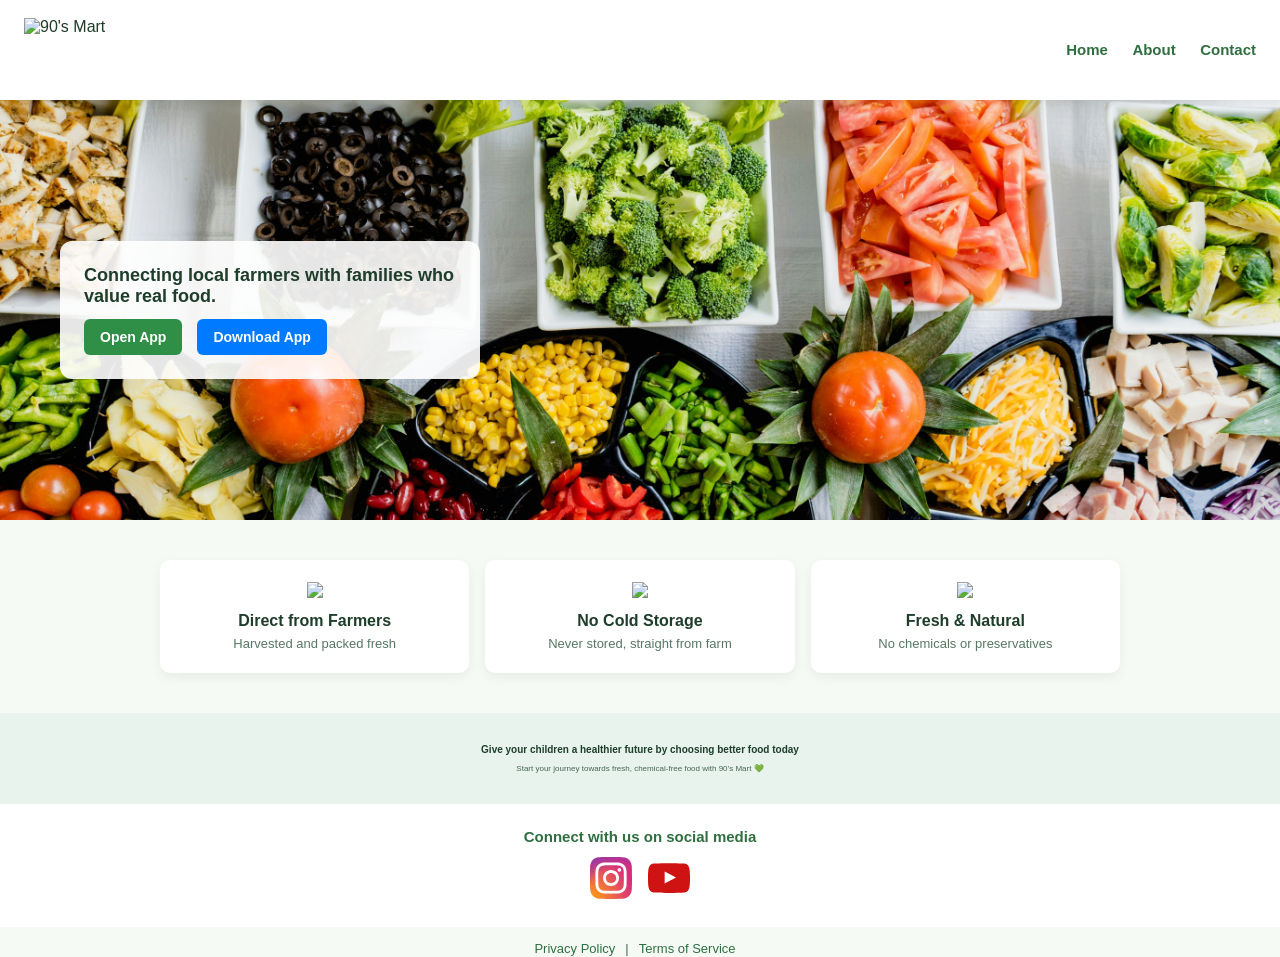
==== index.html @ 7ebd0728 "Update index.html" ====
<!DOCTYPE html>
<html lang="en">
<head>
  <meta charset="UTF-8">
  <title>90's Mart – Farm Fresh Vegetables</title>
  <meta name="viewport" content="width=device-width, initial-scale=1.0">

  <style>
    * {
      margin: 0;
      padding: 0;
      box-sizing: border-box;
      font-family: "Segoe UI", Arial, sans-serif;
    }

    body {
      background: #f6faf5;
      color: #1e3d2b;
    }

    /* HEADER */
    header {
      display: flex;
      justify-content: space-between;
      align-items: center;
      padding: 18px 24px;
      background: #ffffff;
      box-shadow: 0 2px 8px rgba(0,0,0,0.05);
      position: relative;
      z-index: 10;
    }

    header img {
      height: 64px;
    }

    nav a {
      margin-left: 20px;
      text-decoration: none;
      font-weight: 600;
      color: #2f6e3f;
      font-size: 15px;
      cursor: pointer;
    }

    /* HERO WITH CAROUSEL */
    .hero {
      position: relative;
      padding: 70px 20px;
      height: 420px;
      display: flex;
      align-items: center;
    }

    .hero-carousel {
      position: absolute;
      inset: 0;
      overflow: hidden;
      z-index: 1;
    }

    .hero-carousel img {
      width: 100%;
      height: 100%;
      object-fit: cover;
      position: absolute;
      opacity: 0;
      transition: opacity 1s ease-in-out;
    }

    .hero-carousel img.active {
      opacity: 1;
    }

    .hero-content {
      max-width: 420px;
      background: rgba(255,255,255,0.9);
      padding: 24px;
      border-radius: 12px;
      margin-left: 40px;
      position: relative;
      z-index: 2;
    }

    .hero h3 {
      font-size: 18px;
      margin-bottom: 12px;
    }

    .hero-buttons {
      display: flex;
      gap: 15px;
      flex-wrap: wrap;
    }

    .btn {
      padding: 10px 16px;
      font-size: 14px;
      font-weight: 600;
      border-radius: 6px;
      text-decoration: none;
      color: white;
      display: inline-block;
    }

    .btn-open {
      background: #2f8f46;
    }

    .btn-download {
      background: #007bff;
    }

    /* FEATURES */
    .features {
      display: grid;
      grid-template-columns: repeat(auto-fit, minmax(220px, 1fr));
      gap: 16px;
      padding: 40px 20px;
      max-width: 1000px;
      margin: auto;
    }

    .feature {
      background: white;
      padding: 22px;
      border-radius: 10px;
      text-align: center;
      box-shadow: 0 4px 12px rgba(0,0,0,0.06);
    }

    .feature img {
      height: 42px;
      margin-bottom: 10px;
    }

    .feature h3 {
      font-size: 16px;
      margin-bottom: 6px;
    }

    .feature p {
      font-size: 13px;
      color: #577765;
    }

    /* FOOTER */
    footer {
      text-align: center;
      padding: 24px;
      background: #e7f3ec;
      font-size: 14px;
      color: #2f6e3f;
    }
    /* FOOTER MESSAGE */
.footer-message {
  text-align: center;
  padding: 30px 20px;
  background: #e7f3ec;
}

.footer-primary {
  font-size: 10px;
  font-weight: 700;
  color: #1e3d2b;
  margin-bottom: 6px;
  line-height: 1.4;
}

.footer-secondary {
  font-size: 8px;
  font-weight: 500;
  color: #4a6656;
  line-height: 1.4;
}

	/* SOCIAL MEDIA SECTION */
.social-section {
  text-align: center;
  padding: 24px;
  background: #ffffff;
}

.social-section p {
  font-size: 15px;
  font-weight: 600;
  color: #2f6e3f;
  margin-bottom: 12px;
}

.social-icons {
  display: flex;
  justify-content: center;
  gap: 16px;
}

.social-icons img {
  width: 42px;
  height: 42px;
  transition: transform 0.2s ease;
  cursor: pointer;
}

.social-icons img:hover {
  transform: scale(1.1);
}


    /* MODALS */
    .modal {
      display: none;
      position: fixed;
      inset: 0;
      background: rgba(0,0,0,0.5);
      align-items: center;
      justify-content: center;
      z-index: 1000;
    }

    .modal-box {
      background: white;
      padding: 24px;
      border-radius: 10px;
      width: 90%;
      max-width: 420px;
    }

    .modal-box h2 {
      margin-bottom: 10px;
      color: #2f8f46;
    }

    .modal-box p {
      font-size: 14px;
      line-height: 1.6;
      color: #444;
    }

    .close {
      margin-top: 14px;
      color: #007bff;
      font-weight: 600;
      cursor: pointer;
      font-size: 14px;
    }

    /* Privacy Policy & Terms links */
.legal-links {
  display: flex;
  justify-content: center;
  align-items: center;
  margin-top: 12px;
  gap: 10px;
}

.legal-links a {
  text-decoration: none;
  font-size: 13px;
  font-weight: 500;
  color: #2f6e3f;
}

.legal-links a:hover {
  text-decoration: underline;
}

.separator {
  color: #4a6656;
  font-size: 13px;
}


  </style>
</head>

<body>

<!-- HEADER -->
<header>
  <img src="https://res.cloudinary.com/dqlr0jfdt/image/upload/v1776238427/kslshlqqkeoz3wa1h4fq.png" alt="90's Mart">
  <nav>
    <a>Home</a>
    <a onclick="openModal('about')">About</a>
    <a onclick="openModal('contact')">Contact</a>
  </nav>
</header>

<!-- HERO -->
<section class="hero">

  <!-- ✅ IMAGE CAROUSEL (LOCAL GITHUB PAGES IMAGES) -->
  <div class="hero-carousel">
    <img src="http://90smart.github.io/images/dan-gold-4_jhDO54BYg-unsplash.jpg" class="active">
    <img src="http://90smart.github.io/images/inigo-de-la-maza-s285sDw5Ikc-unsplash.jpg">
    <img src="http://90smart.github.io/images/sharon-pittaway-KUZnfk-2DSQ-unsplash.jpg">
  </div>

  <div class="hero-content">
    <h3>Connecting local farmers with families who value real food.</h3>
    <div class="hero-buttons">
      <a href="https://webapphosting-73182.web.app"
         target="_blank"
         rel="noopener noreferrer"
         class="btn btn-open">
        Open App
      </a>
      <a href="#" class="btn btn-download">Download App</a>
    </div>
  </div>

</section>

<!-- FEATURES -->
<section class="features">
  <div class="feature">
    <img src="https://90smart.in/images/gardener.png">
    <h3>Direct from Farmers</h3>
    <p>Harvested and packed fresh</p>
  </div>
  <div class="feature">
    <img src="https://img.icons8.com/color/96/snowflake.png">
    <h3>No Cold Storage</h3>
    <p>Never stored, straight from farm</p>
  </div>
  <div class="feature">
    <img src="https://90smart.in/images/natural-product.png">
    <h3>Fresh &amp; Natural</h3>
    <p>No chemicals or preservatives</p>
  </div>
</section>

<footer class="footer-message">
  <p class="footer-primary">
    Give your children a healthier future by choosing better food today
  </p>
  <p class="footer-secondary">
    Start your journey towards fresh, chemical‑free food with 90’s Mart 💚
  </p>
</footer>

<!-- SOCIAL MEDIA SECTION -->
<div class="social-section">
  <p>Connect with us on social media</p>

  <div class="social-icons">
    <a href="https://www.instagram.com/90smart.in/" target="_blank" aria-label="Instagram">
      <img src="http://90smart.github.io/images/instagram-2-1-logo-svgrepo-com.svg">
    </a>

    <a href="https://www.youtube.com/@90s-Mart" target="_blank" aria-label="YouTube">
      <img src="https://90smart.github.io/images/youtube-color-svgrepo-com.svg">
    </a>
  </div>
</div>
<div class="legal-links">
  <a href="privacy-policy.html" target="_blank">
    Privacy Policy
  </a>

  <span class="separator">|</span>

  <a href="terms-of-service.html" target="_blank">
    Terms of Service
  </a><br>
</div>


<script>
  const slides = document.querySelectorAll(".hero-carousel img");
  let index = 0;

  setInterval(() => {
    slides[index].classList.remove("active");
    index = (index + 1) % slides.length;
    slides[index].classList.add("active");
  }, 3500);

  function openModal(id) {
    document.getElementById(id).style.display = "flex";
  }

  function closeModal(id) {
    document.getElementById(id).style.display = "none";
  }
</script>
<!-- ABOUT MODAL -->
<div class="modal" id="about">
  <div class="modal-box">
    <h2>About 90’s Mart</h2>
    <p>
      90’s Mart is built on the idea of bringing back traditional
      and healthy food practices. We work directly with
      trusted local farmers to source fresh vegetables that are
      free from harmful chemicals and preservatives.
      <br><br>
      Our goal is simple: deliver farm‑fresh products to your home
      while ensuring quality, transparency, and fair pricing for
      both consumers and farmers.
    </p>
    <div class="close" onclick="closeModal('about')">Close</div>
  </div>
</div>

<!-- CONTACT MODAL -->
<div class="modal" id="contact">
  <div class="modal-box">
    <h2>Contact Us</h2>
    <p>
      📍 Karimnagar, India<br><br>
      📧 Email: 90smartindia@gmail.com<br>
      📞 Phone: +91 9XXX XXX XXX<br><br>
      We are available 24/7,
      9:00 AM – 8:00 PM.
    </p>
    <div class="close" onclick="closeModal('contact')">Close</div>
  </div>
</div>


</body>
</html>
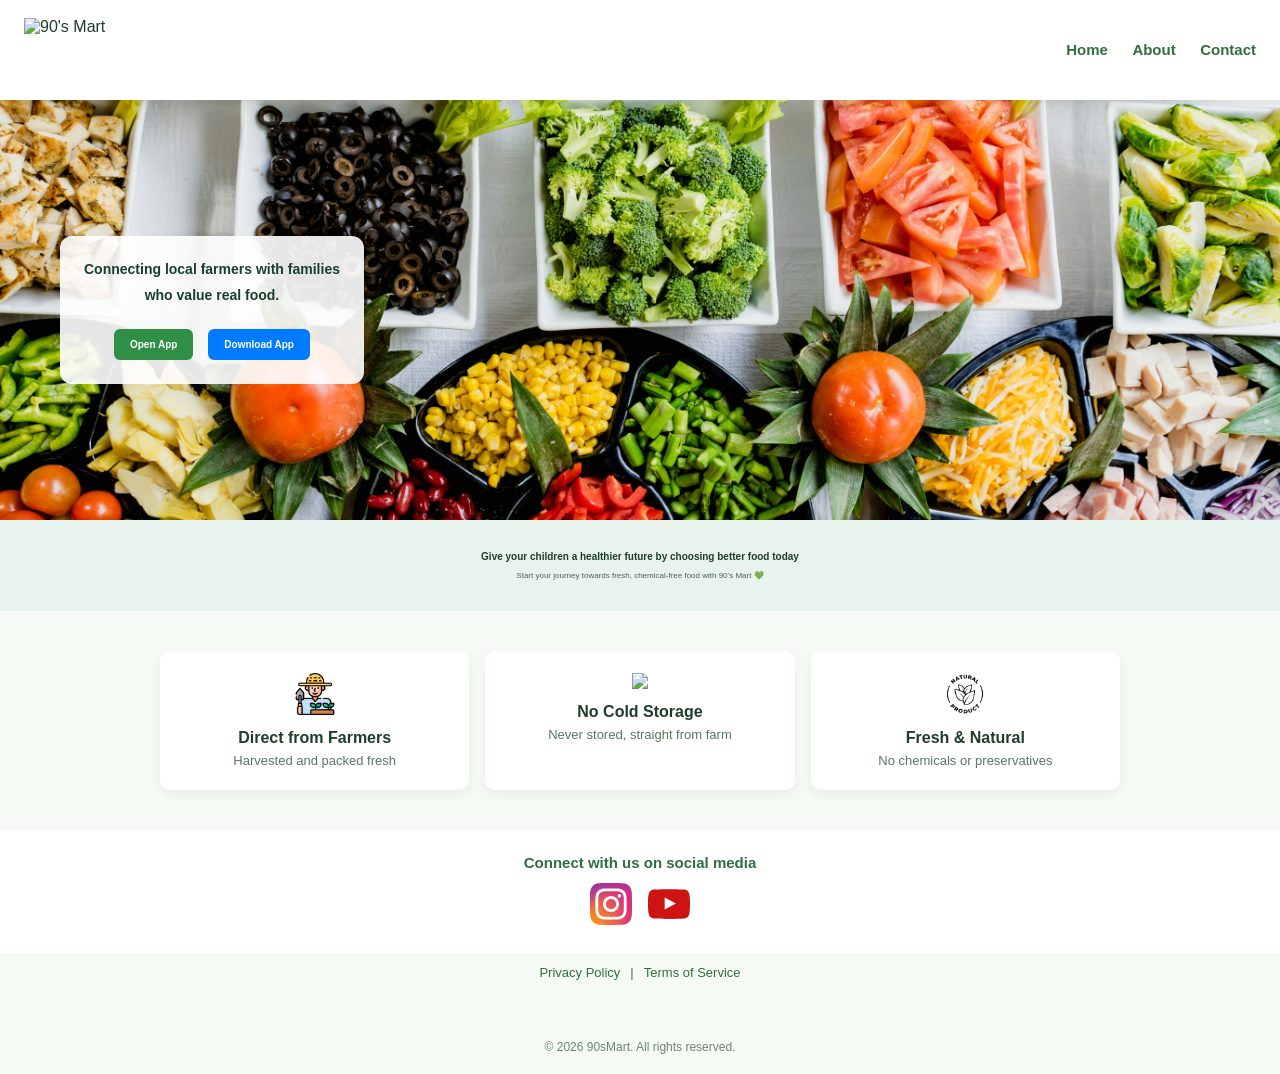
==== commit 1cb9cd59: "Update index.html" ====
--- a/index.html
+++ b/index.html
@@ -82,24 +82,57 @@
       z-index: 2;
     }
 
-    .hero h3 {
-      font-size: 18px;
-      margin-bottom: 12px;
-    }
+  /* Hero card heading – precise control */
+.hero-heading {
+  font-size: 14px;
+  font-weight: 700;
+  color: #173f2f;
+  margin-bottom: 24px;
+}
+
+/* First line */
+.hero-line-1 {
+  display: block;
+  line-height: 1.4;
+}
+
+/* Second line */
+.hero-line-2 {
+  display: block;
+  margin-top: 6px;        /* ✅ VISIBLE GAP */
+  line-height: 1.4;
+  text-align: center;    /* ✅ LOWER LINE CENTERED */
+  font-weight: 700;
+}
+
+/* Mobile tuning */
+@media (max-width: 600px) {
+  .hero-heading {
+    font-size: 12px;
+    margin-top: 0px;
+    text-align: center; 
+  }
+
+  .hero-line-2 {
+    margin-top: 4px;
+  }
+}
 
     .hero-buttons {
       display: flex;
       gap: 15px;
-      flex-wrap: wrap;
+      flex-wrap: nowrap;
+      justify-content: center; 
     }
 
     .btn {
       padding: 10px 16px;
-      font-size: 14px;
+      font-size: 10px;
       font-weight: 600;
       border-radius: 6px;
       text-decoration: none;
       color: white;
+      white-space: nowrap;
       display: inline-block;
     }
 
@@ -250,6 +283,7 @@
   justify-content: center;
   align-items: center;
   margin-top: 12px;
+  margin-bottom: 60px;  
   gap: 10px;
 }
 
@@ -267,6 +301,12 @@
 .separator {
   color: #4a6656;
   font-size: 13px;
+}
+.copyright-text {
+  text-align: center;
+  font-size: 12px;
+  color: #6a8575;
+  margin: 12px 0 20px;
 }
 
 
@@ -296,7 +336,14 @@
   </div>
 
   <div class="hero-content">
-    <h3>Connecting local farmers with families who value real food.</h3>
+   <h3 class="hero-heading">
+  <span class="hero-line-1">
+    Connecting local farmers with families
+  </span>
+  <span class="hero-line-2">
+    who value real food.
+  </span>
+</h3>
     <div class="hero-buttons">
       <a href="https://webapphosting-73182.web.app"
          target="_blank"
@@ -309,26 +356,6 @@
   </div>
 
 </section>
-
-<!-- FEATURES -->
-<section class="features">
-  <div class="feature">
-    <img src="https://90smart.in/images/gardener.png">
-    <h3>Direct from Farmers</h3>
-    <p>Harvested and packed fresh</p>
-  </div>
-  <div class="feature">
-    <img src="https://img.icons8.com/color/96/snowflake.png">
-    <h3>No Cold Storage</h3>
-    <p>Never stored, straight from farm</p>
-  </div>
-  <div class="feature">
-    <img src="https://90smart.in/images/natural-product.png">
-    <h3>Fresh &amp; Natural</h3>
-    <p>No chemicals or preservatives</p>
-  </div>
-</section>
-
 <footer class="footer-message">
   <p class="footer-primary">
     Give your children a healthier future by choosing better food today
@@ -338,17 +365,37 @@
   </p>
 </footer>
 
+<!-- FEATURES -->
+<section class="features">
+  <div class="feature">
+    <img src="https://90smart.github.io/images/gardener.png">
+    <h3>Direct from Farmers</h3>
+    <p>Harvested and packed fresh</p>
+  </div>
+  <div class="feature">
+    <img src="https://img.icons8.com/color/96/snowflake.png">
+    <h3>No Cold Storage</h3>
+    <p>Never stored, straight from farm</p>
+  </div>
+  <div class="feature">
+    <img src="https://90smart.github.io/images/natural-product.png">
+    <h3>Fresh &amp; Natural</h3>
+    <p>No chemicals or preservatives</p>
+  </div>
+</section>
+
+
 <!-- SOCIAL MEDIA SECTION -->
 <div class="social-section">
   <p>Connect with us on social media</p>
 
   <div class="social-icons">
     <a href="https://www.instagram.com/90smart.in/" target="_blank" aria-label="Instagram">
-      <img src="http://90smart.github.io/images/instagram-2-1-logo-svgrepo-com.svg">
+      <img src="http://90smart.github.io/images/instagram-2-1-logo-svgrepo-com.svg" alt="Instagram">
     </a>
 
     <a href="https://www.youtube.com/@90s-Mart" target="_blank" aria-label="YouTube">
-      <img src="https://90smart.github.io/images/youtube-color-svgrepo-com.svg">
+      <img src="https://90smart.github.io/images/youtube-color-svgrepo-com.svg" alt="YouTube">
     </a>
   </div>
 </div>
@@ -361,9 +408,11 @@
 
   <a href="terms-of-service.html" target="_blank">
     Terms of Service
-  </a><br>
+  </a>
 </div>
-
+<p class="copyright-text">
+  © 2026 90sMart. All rights reserved.
+</p>
 
 <script>
   const slides = document.querySelectorAll(".hero-carousel img");
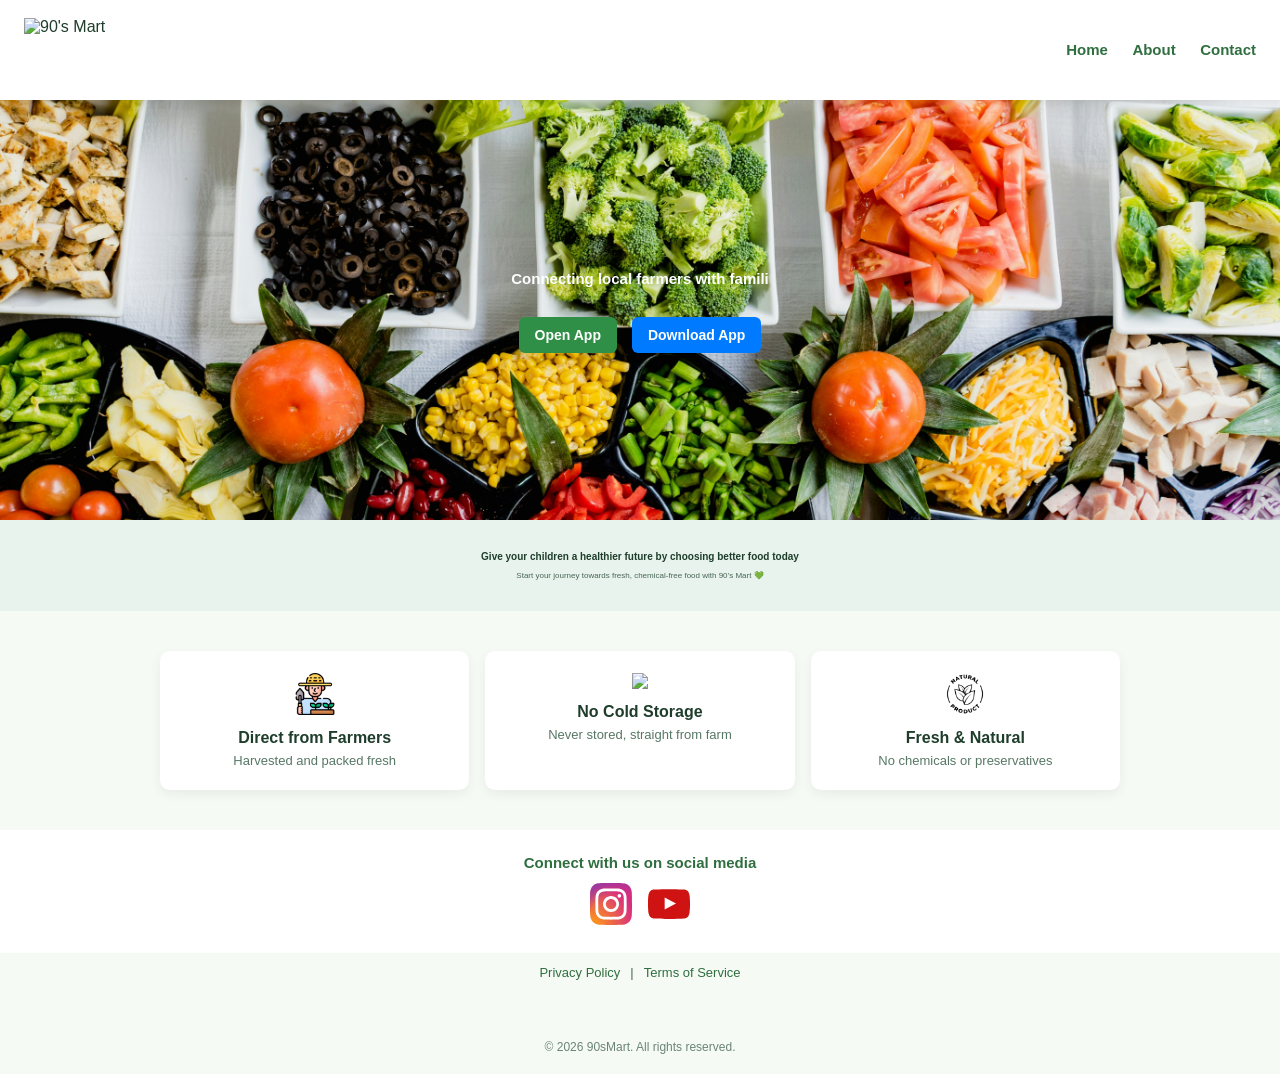
==== commit 5425d64e: "Update index.html" ====
--- a/index.html
+++ b/index.html
@@ -44,15 +44,7 @@
     }
 
     /* HERO WITH CAROUSEL */
-    .hero {
-      position: relative;
-      padding: 70px 20px;
-      height: 420px;
-      display: flex;
-      align-items: center;
-    }
-
-    .hero-carousel {
+   .hero-carousel {
       position: absolute;
       inset: 0;
       overflow: hidden;
@@ -71,8 +63,16 @@
     .hero-carousel img.active {
       opacity: 1;
     }
-
     .hero-content {
+  position: relative;
+  z-index: 2;
+  max-width: 700px;
+  text-align: center;      /* ✅ text centered */
+  color: #173f2f;
+  margin: 0 auto;   
+}
+
+   /* .hero-content {
       max-width: 420px;
       background: rgba(255,255,255,0.9);
       padding: 24px;
@@ -80,35 +80,43 @@
       margin-left: 40px;
       position: relative;
       z-index: 2;
-    }
+    }*/
+    .hero {
+  position: relative;
+  padding: 70px 20px;
+  height: 420px;
+  display: flex;
+  align-items: center;
+  justify-content: center;  /* ✅ horizontal center */
+}
+
 
   /* Hero card heading – precise control */
 .hero-heading {
-  font-size: 14px;
+  font-size: 26px;
   font-weight: 700;
-  color: #173f2f;
-  margin-bottom: 24px;
+  line-height: 1.4;
+  margin-bottom: 28px;
+  animation: floatingText 4s ease-in-out infinite;
 }
 
 /* First line */
 .hero-line-1 {
   display: block;
-  line-height: 1.4;
 }
 
 /* Second line */
 .hero-line-2 {
   display: block;
-  margin-top: 6px;        /* ✅ VISIBLE GAP */
-  line-height: 1.4;
-  text-align: center;    /* ✅ LOWER LINE CENTERED */
+  margin-top: 8px;
   font-weight: 700;
 }
+
 
 /* Mobile tuning */
 @media (max-width: 600px) {
   .hero-heading {
-    font-size: 12px;
+    font-size: 15px;
     margin-top: 0px;
     text-align: center; 
   }
@@ -127,7 +135,7 @@
 
     .btn {
       padding: 10px 16px;
-      font-size: 10px;
+      font-size: 14px;
       font-weight: 600;
       border-radius: 6px;
       text-decoration: none;
@@ -135,6 +143,9 @@
       white-space: nowrap;
       display: inline-block;
     }
+    
+
+
 
     .btn-open {
       background: #2f8f46;
@@ -143,6 +154,60 @@
     .btn-download {
       background: #007bff;
     }
+
+     /* TYPEWRITER ANIMATION */
+/* ===== TWO-LINE TYPEWRITER ===== */
+
+/* ===== SEQUENTIAL TYPEWRITER WITH FADE OUT ===== */
+
+.hero-heading {
+  text-align: center;
+}
+
+/* Base typewriter */
+/* MULTI-LINE TYPEWRITER (CENTERED) */
+
+
+.hero-heading {
+  text-align: center;
+  font-size: 15px;
+  font-weight: 700;
+  line-height: 1.4;
+}
+
+
+
+
+#typewriter {
+  display: inline-block;
+  max-width: 300px;
+  text-align: center;
+  opacity: 0;
+  transition: opacity 0.8s ease;
+  color: #ffffff;
+}
+
+
+
+
+
+@keyframes typingClip {
+  0% {
+    clip-path: inset(0 100% 0 0);
+  }
+  40% {
+    clip-path: inset(0 0 0 0);
+  }
+  80% {
+    clip-path: inset(0 0 0 0);
+  }
+  100% {
+    clip-path: inset(0 100% 0 0);
+  }
+}
+
+
+
 
     /* FEATURES */
     .features {
@@ -336,13 +401,11 @@
   </div>
 
   <div class="hero-content">
-   <h3 class="hero-heading">
-  <span class="hero-line-1">
-    Connecting local farmers with families
-  </span>
-  <span class="hero-line-2">
-    who value real food.
-  </span>
+<h1 class="hero-heading">
+  <span id="typewriter"></span>
+</h1>
+
+
 </h3>
     <div class="hero-buttons">
       <a href="https://webapphosting-73182.web.app"
@@ -464,6 +527,45 @@
     <div class="close" onclick="closeModal('contact')">Close</div>
   </div>
 </div>
+<script>
+  document.addEventListener("DOMContentLoaded", function () {
+    const text =
+      "Connecting local farmers with families who value real food.";
+
+    const typingSpeed = 80;      // ms per letter
+    const pauseAfterType = 1500; // pause before fade out
+    const fadeDuration = 800;    // match CSS transition
+
+    const el = document.getElementById("typewriter");
+    let index = 0;
+
+    function startTyping() {
+      el.textContent = "";
+      el.style.opacity = "1";
+      index = 0;
+      type();
+    }
+
+    function type() {
+      if (index < text.length) {
+        el.textContent += text.charAt(index);
+        index++;
+        setTimeout(type, typingSpeed);
+      } else {
+        // finished typing → pause → fade out → restart
+        setTimeout(() => {
+          el.style.opacity = "0";
+
+          setTimeout(startTyping, fadeDuration);
+        }, pauseAfterType);
+      }
+    }
+
+    startTyping();
+  });
+</script>
+
+
 
 
 </body>
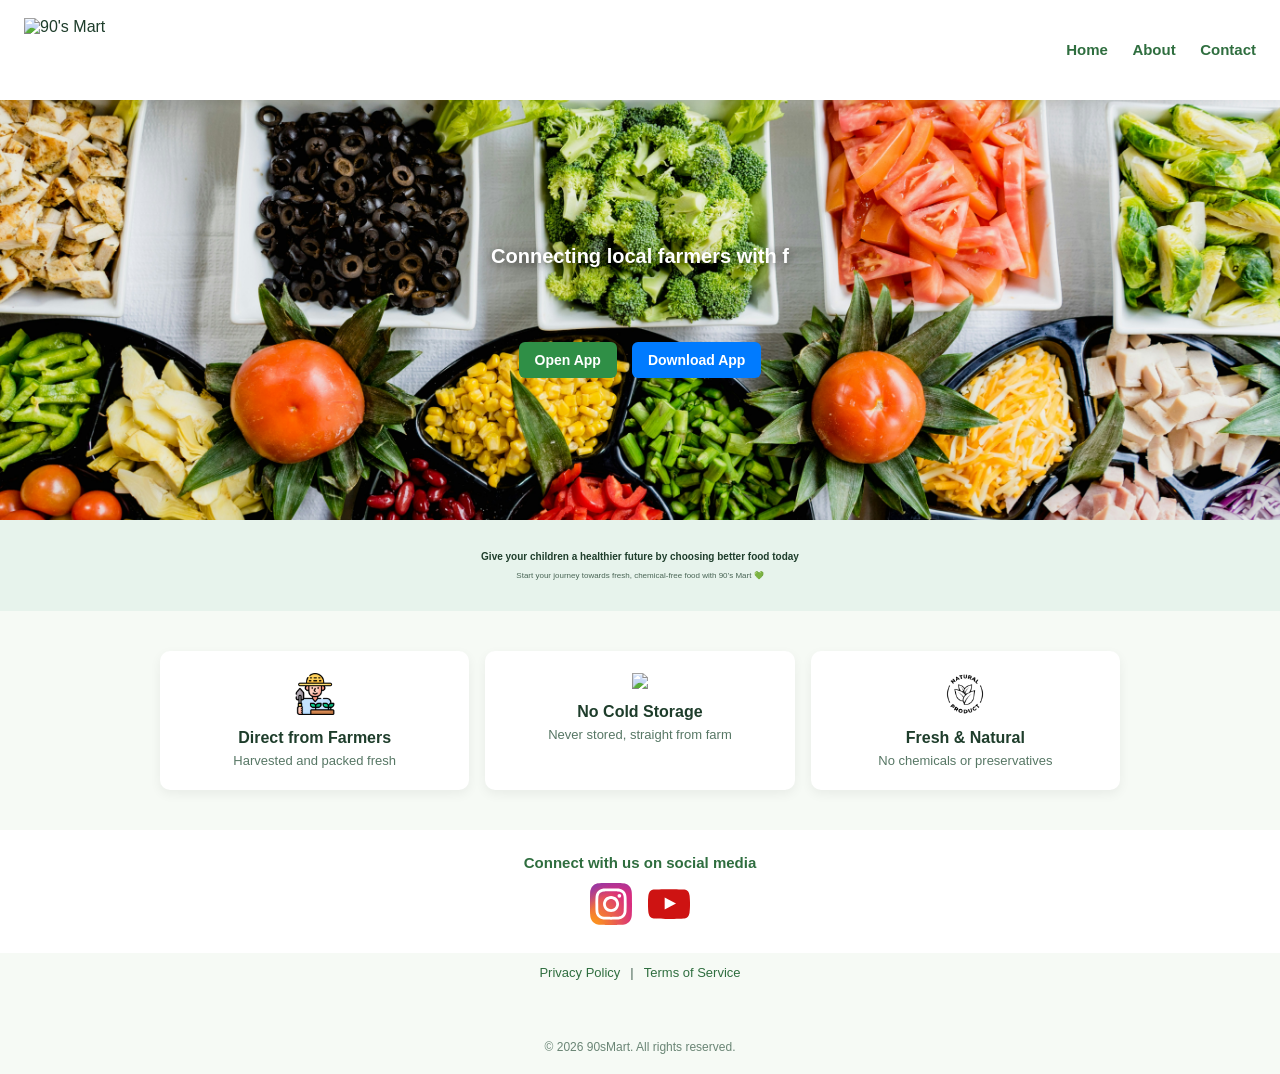
==== commit 9aa86246: "Update index.html" ====
--- a/index.html
+++ b/index.html
@@ -1,5 +1,6 @@
 <!DOCTYPE html>
 <html lang="en">
+
 <head>
   <meta charset="UTF-8">
   <title>90's Mart – Farm Fresh Vegetables</title>
@@ -25,7 +26,7 @@
       align-items: center;
       padding: 18px 24px;
       background: #ffffff;
-      box-shadow: 0 2px 8px rgba(0,0,0,0.05);
+      box-shadow: 0 2px 8px rgba(0, 0, 0, 0.05);
       position: relative;
       z-index: 10;
     }
@@ -44,7 +45,7 @@
     }
 
     /* HERO WITH CAROUSEL */
-   .hero-carousel {
+    .hero-carousel {
       position: absolute;
       inset: 0;
       overflow: hidden;
@@ -63,16 +64,18 @@
     .hero-carousel img.active {
       opacity: 1;
     }
+
     .hero-content {
-  position: relative;
-  z-index: 2;
-  max-width: 700px;
-  text-align: center;      /* ✅ text centered */
-  color: #173f2f;
-  margin: 0 auto;   
-}
-
-   /* .hero-content {
+      position: relative;
+      z-index: 2;
+      max-width: 700px;
+      text-align: center;
+      /* ✅ text centered */
+      color: #173f2f;
+      margin: 0 auto;
+    }
+
+    /* .hero-content {
       max-width: 420px;
       background: rgba(255,255,255,0.9);
       padding: 24px;
@@ -82,55 +85,60 @@
       z-index: 2;
     }*/
     .hero {
-  position: relative;
-  padding: 70px 20px;
-  height: 420px;
-  display: flex;
-  align-items: center;
-  justify-content: center;  /* ✅ horizontal center */
-}
-
-
-  /* Hero card heading – precise control */
-.hero-heading {
-  font-size: 26px;
-  font-weight: 700;
-  line-height: 1.4;
-  margin-bottom: 28px;
-  animation: floatingText 4s ease-in-out infinite;
-}
-
-/* First line */
-.hero-line-1 {
-  display: block;
-}
-
-/* Second line */
-.hero-line-2 {
-  display: block;
-  margin-top: 8px;
-  font-weight: 700;
-}
-
-
-/* Mobile tuning */
-@media (max-width: 600px) {
-  .hero-heading {
-    font-size: 15px;
-    margin-top: 0px;
-    text-align: center; 
-  }
-
-  .hero-line-2 {
-    margin-top: 4px;
-  }
-}
+      position: relative;
+      padding: 70px 20px;
+      height: 420px;
+      display: flex;
+      align-items: center;
+      justify-content: center;
+      /* ✅ horizontal center */
+    }
+
+
+
+    /* Hero card heading – precise control */
+    .hero-heading {
+      font-size: 26px;
+      font-weight: 700;
+      line-height: 1.4;
+      margin-bottom: 10px;
+      min-height: 90px;/* ✅ reserves space for 2 lines */
+      animation: floatingText 4s ease-in-out infinite;
+    }
+
+    /* First line */
+    .hero-line-1 {
+      display: block;
+    }
+
+    /* Second line */
+    .hero-line-2 {
+      display: block;
+      margin-top: 8px;
+      font-weight: 700;
+    }
+
+
+    /* Mobile tuning */
+    @media (max-width: 600px) {
+
+      .hero-heading {
+        min-height: 90px;/* ✅ reserves space for 2 lines */
+        display: flex;
+        align-items: center;
+        justify-content: center;
+      }
+
+      .hero-line-2 {
+        margin-top: 4px;
+      }
+    }
 
     .hero-buttons {
       display: flex;
       gap: 15px;
       flex-wrap: nowrap;
-      justify-content: center; 
+      justify-content: center;
     }
 
     .btn {
@@ -143,8 +151,6 @@
       white-space: nowrap;
       display: inline-block;
     }
-    
-
 
 
     .btn-open {
@@ -155,56 +161,60 @@
       background: #007bff;
     }
 
-     /* TYPEWRITER ANIMATION */
-/* ===== TWO-LINE TYPEWRITER ===== */
-
-/* ===== SEQUENTIAL TYPEWRITER WITH FADE OUT ===== */
-
-.hero-heading {
-  text-align: center;
-}
-
-/* Base typewriter */
-/* MULTI-LINE TYPEWRITER (CENTERED) */
-
-
-.hero-heading {
-  text-align: center;
-  font-size: 15px;
-  font-weight: 700;
-  line-height: 1.4;
-}
-
-
-
-
-#typewriter {
-  display: inline-block;
-  max-width: 300px;
-  text-align: center;
-  opacity: 0;
-  transition: opacity 0.8s ease;
-  color: #ffffff;
-}
-
-
-
-
-
-@keyframes typingClip {
-  0% {
-    clip-path: inset(0 100% 0 0);
-  }
-  40% {
-    clip-path: inset(0 0 0 0);
-  }
-  80% {
-    clip-path: inset(0 0 0 0);
-  }
-  100% {
-    clip-path: inset(0 100% 0 0);
-  }
-}
+    /* TYPEWRITER ANIMATION */
+    /* ===== TWO-LINE TYPEWRITER ===== */
+
+    /* ===== SEQUENTIAL TYPEWRITER WITH FADE OUT ===== */
+
+    .hero-heading {
+      text-align: center;
+    }
+
+    /* Base typewriter */
+    /* MULTI-LINE TYPEWRITER (CENTERED) */
+
+
+    .hero-heading {
+      text-align: center;
+      font-size: 20px;
+      font-weight: 700;
+      line-height: 1.4;
+    }
+
+
+
+
+    #typewriter {
+      display: inline-block;
+      max-width: 400px;
+      text-align: center;
+      opacity: 0;
+      transition: opacity 0.8s ease;
+      color: #ffffff;
+      text-shadow: 0 2px 8px rgba(0, 0, 0, 0.6);
+    }
+
+
+
+
+
+    @keyframes typingClip {
+      0% {
+        clip-path: inset(0 100% 0 0);
+      }
+
+      40% {
+        clip-path: inset(0 0 0 0);
+      }
+
+      80% {
+        clip-path: inset(0 0 0 0);
+      }
+
+      100% {
+        clip-path: inset(0 100% 0 0);
+      }
+    }
 
 
 
@@ -224,7 +234,7 @@
       padding: 22px;
       border-radius: 10px;
       text-align: center;
-      box-shadow: 0 4px 12px rgba(0,0,0,0.06);
+      box-shadow: 0 4px 12px rgba(0, 0, 0, 0.06);
     }
 
     .feature img {
@@ -250,58 +260,59 @@
       font-size: 14px;
       color: #2f6e3f;
     }
+
     /* FOOTER MESSAGE */
-.footer-message {
-  text-align: center;
-  padding: 30px 20px;
-  background: #e7f3ec;
-}
-
-.footer-primary {
-  font-size: 10px;
-  font-weight: 700;
-  color: #1e3d2b;
-  margin-bottom: 6px;
-  line-height: 1.4;
-}
-
-.footer-secondary {
-  font-size: 8px;
-  font-weight: 500;
-  color: #4a6656;
-  line-height: 1.4;
-}
-
-	/* SOCIAL MEDIA SECTION */
-.social-section {
-  text-align: center;
-  padding: 24px;
-  background: #ffffff;
-}
-
-.social-section p {
-  font-size: 15px;
-  font-weight: 600;
-  color: #2f6e3f;
-  margin-bottom: 12px;
-}
-
-.social-icons {
-  display: flex;
-  justify-content: center;
-  gap: 16px;
-}
-
-.social-icons img {
-  width: 42px;
-  height: 42px;
-  transition: transform 0.2s ease;
-  cursor: pointer;
-}
-
-.social-icons img:hover {
-  transform: scale(1.1);
-}
+    .footer-message {
+      text-align: center;
+      padding: 30px 20px;
+      background: #e7f3ec;
+    }
+
+    .footer-primary {
+      font-size: 10px;
+      font-weight: 700;
+      color: #1e3d2b;
+      margin-bottom: 6px;
+      line-height: 1.4;
+    }
+
+    .footer-secondary {
+      font-size: 8px;
+      font-weight: 500;
+      color: #4a6656;
+      line-height: 1.4;
+    }
+
+    /* SOCIAL MEDIA SECTION */
+    .social-section {
+      text-align: center;
+      padding: 24px;
+      background: #ffffff;
+    }
+
+    .social-section p {
+      font-size: 15px;
+      font-weight: 600;
+      color: #2f6e3f;
+      margin-bottom: 12px;
+    }
+
+    .social-icons {
+      display: flex;
+      justify-content: center;
+      gap: 16px;
+    }
+
+    .social-icons img {
+      width: 42px;
+      height: 42px;
+      transition: transform 0.2s ease;
+      cursor: pointer;
+    }
+
+    .social-icons img:hover {
+      transform: scale(1.1);
+    }
 
 
     /* MODALS */
@@ -309,7 +320,7 @@
       display: none;
       position: fixed;
       inset: 0;
-      background: rgba(0,0,0,0.5);
+      background: rgba(0, 0, 0, 0.5);
       align-items: center;
       justify-content: center;
       z-index: 1000;
@@ -343,230 +354,227 @@
     }
 
     /* Privacy Policy & Terms links */
-.legal-links {
-  display: flex;
-  justify-content: center;
-  align-items: center;
-  margin-top: 12px;
-  margin-bottom: 60px;  
-  gap: 10px;
-}
-
-.legal-links a {
-  text-decoration: none;
-  font-size: 13px;
-  font-weight: 500;
-  color: #2f6e3f;
-}
-
-.legal-links a:hover {
-  text-decoration: underline;
-}
-
-.separator {
-  color: #4a6656;
-  font-size: 13px;
-}
-.copyright-text {
-  text-align: center;
-  font-size: 12px;
-  color: #6a8575;
-  margin: 12px 0 20px;
-}
-
-
+    .legal-links {
+      display: flex;
+      justify-content: center;
+      align-items: center;
+      margin-top: 12px;
+      margin-bottom: 60px;
+      gap: 10px;
+    }
+
+    .legal-links a {
+      text-decoration: none;
+      font-size: 13px;
+      font-weight: 500;
+      color: #2f6e3f;
+    }
+
+    .legal-links a:hover {
+      text-decoration: underline;
+    }
+
+    .separator {
+      color: #4a6656;
+      font-size: 13px;
+    }
+
+    .copyright-text {
+      text-align: center;
+      font-size: 12px;
+      color: #6a8575;
+      margin: 12px 0 20px;
+    }
   </style>
 </head>
 
 <body>
 
-<!-- HEADER -->
-<header>
-  <img src="https://res.cloudinary.com/dqlr0jfdt/image/upload/v1776238427/kslshlqqkeoz3wa1h4fq.png" alt="90's Mart">
-  <nav>
-    <a>Home</a>
-    <a onclick="openModal('about')">About</a>
-    <a onclick="openModal('contact')">Contact</a>
-  </nav>
-</header>
-
-<!-- HERO -->
-<section class="hero">
-
-  <!-- ✅ IMAGE CAROUSEL (LOCAL GITHUB PAGES IMAGES) -->
-  <div class="hero-carousel">
-    <img src="http://90smart.github.io/images/dan-gold-4_jhDO54BYg-unsplash.jpg" class="active">
-    <img src="http://90smart.github.io/images/inigo-de-la-maza-s285sDw5Ikc-unsplash.jpg">
-    <img src="http://90smart.github.io/images/sharon-pittaway-KUZnfk-2DSQ-unsplash.jpg">
+  <!-- HEADER -->
+  <header>
+    <img src="https://res.cloudinary.com/dqlr0jfdt/image/upload/v1776238427/kslshlqqkeoz3wa1h4fq.png" alt="90's Mart">
+    <nav>
+      <a>Home</a>
+      <a onclick="openModal('about')">About</a>
+      <a onclick="openModal('contact')">Contact</a>
+    </nav>
+  </header>
+
+  <!-- HERO -->
+  <section class="hero">
+
+    <!-- ✅ IMAGE CAROUSEL (LOCAL GITHUB PAGES IMAGES) -->
+    <div class="hero-carousel">
+      <img src="http://90smart.github.io/images/dan-gold-4_jhDO54BYg-unsplash.jpg" class="active">
+      <img src="http://90smart.github.io/images/inigo-de-la-maza-s285sDw5Ikc-unsplash.jpg">
+      <img src="http://90smart.github.io/images/sharon-pittaway-KUZnfk-2DSQ-unsplash.jpg">
+    </div>
+
+    <div class="hero-content">
+      <h1 class="hero-heading">
+        <span id="typewriter"></span>
+      </h1>
+
+
+      </h3>
+      <div class="hero-buttons">
+        <a href="https://webapphosting-73182.web.app" target="_blank" rel="noopener noreferrer" class="btn btn-open">
+          Open App
+        </a>
+        <a href="#" class="btn btn-download">Download App</a>
+      </div>
+    </div>
+
+  </section>
+  <footer class="footer-message">
+    <p class="footer-primary">
+      Give your children a healthier future by choosing better food today
+    </p>
+    <p class="footer-secondary">
+      Start your journey towards fresh, chemical‑free food with 90’s Mart 💚
+    </p>
+  </footer>
+
+  <!-- FEATURES -->
+  <section class="features">
+    <div class="feature">
+      <img src="https://90smart.github.io/images/gardener.png">
+      <h3>Direct from Farmers</h3>
+      <p>Harvested and packed fresh</p>
+    </div>
+    <div class="feature">
+      <img src="https://img.icons8.com/color/96/snowflake.png">
+      <h3>No Cold Storage</h3>
+      <p>Never stored, straight from farm</p>
+    </div>
+    <div class="feature">
+      <img src="https://90smart.github.io/images/natural-product.png">
+      <h3>Fresh &amp; Natural</h3>
+      <p>No chemicals or preservatives</p>
+    </div>
+  </section>
+
+
+  <!-- SOCIAL MEDIA SECTION -->
+  <div class="social-section">
+    <p>Connect with us on social media</p>
+
+    <div class="social-icons">
+      <a href="https://www.instagram.com/90smart.in/" target="_blank" aria-label="Instagram">
+        <img src="http://90smart.github.io/images/instagram-2-1-logo-svgrepo-com.svg" alt="Instagram">
+      </a>
+
+      <a href="https://www.youtube.com/@90s-Mart" target="_blank" aria-label="YouTube">
+        <img src="https://90smart.github.io/images/youtube-color-svgrepo-com.svg" alt="YouTube">
+      </a>
+    </div>
   </div>
-
-  <div class="hero-content">
-<h1 class="hero-heading">
-  <span id="typewriter"></span>
-</h1>
-
-
-</h3>
-    <div class="hero-buttons">
-      <a href="https://webapphosting-73182.web.app"
-         target="_blank"
-         rel="noopener noreferrer"
-         class="btn btn-open">
-        Open App
-      </a>
-      <a href="#" class="btn btn-download">Download App</a>
-    </div>
-  </div>
-
-</section>
-<footer class="footer-message">
-  <p class="footer-primary">
-    Give your children a healthier future by choosing better food today
-  </p>
-  <p class="footer-secondary">
-    Start your journey towards fresh, chemical‑free food with 90’s Mart 💚
-  </p>
-</footer>
-
-<!-- FEATURES -->
-<section class="features">
-  <div class="feature">
-    <img src="https://90smart.github.io/images/gardener.png">
-    <h3>Direct from Farmers</h3>
-    <p>Harvested and packed fresh</p>
-  </div>
-  <div class="feature">
-    <img src="https://img.icons8.com/color/96/snowflake.png">
-    <h3>No Cold Storage</h3>
-    <p>Never stored, straight from farm</p>
-  </div>
-  <div class="feature">
-    <img src="https://90smart.github.io/images/natural-product.png">
-    <h3>Fresh &amp; Natural</h3>
-    <p>No chemicals or preservatives</p>
-  </div>
-</section>
-
-
-<!-- SOCIAL MEDIA SECTION -->
-<div class="social-section">
-  <p>Connect with us on social media</p>
-
-  <div class="social-icons">
-    <a href="https://www.instagram.com/90smart.in/" target="_blank" aria-label="Instagram">
-      <img src="http://90smart.github.io/images/instagram-2-1-logo-svgrepo-com.svg" alt="Instagram">
+  <div class="legal-links">
+    <a href="privacy-policy.html" target="_blank">
+      Privacy Policy
     </a>
 
-    <a href="https://www.youtube.com/@90s-Mart" target="_blank" aria-label="YouTube">
-      <img src="https://90smart.github.io/images/youtube-color-svgrepo-com.svg" alt="YouTube">
+    <span class="separator">|</span>
+
+    <a href="terms-of-service.html" target="_blank">
+      Terms of Service
     </a>
   </div>
-</div>
-<div class="legal-links">
-  <a href="privacy-policy.html" target="_blank">
-    Privacy Policy
-  </a>
-
-  <span class="separator">|</span>
-
-  <a href="terms-of-service.html" target="_blank">
-    Terms of Service
-  </a>
-</div>
-<p class="copyright-text">
-  © 2026 90sMart. All rights reserved.
-</p>
-
-<script>
-  const slides = document.querySelectorAll(".hero-carousel img");
-  let index = 0;
-
-  setInterval(() => {
-    slides[index].classList.remove("active");
-    index = (index + 1) % slides.length;
-    slides[index].classList.add("active");
-  }, 3500);
-
-  function openModal(id) {
-    document.getElementById(id).style.display = "flex";
-  }
-
-  function closeModal(id) {
-    document.getElementById(id).style.display = "none";
-  }
-</script>
-<!-- ABOUT MODAL -->
-<div class="modal" id="about">
-  <div class="modal-box">
-    <h2>About 90’s Mart</h2>
-    <p>
-      90’s Mart is built on the idea of bringing back traditional
-      and healthy food practices. We work directly with
-      trusted local farmers to source fresh vegetables that are
-      free from harmful chemicals and preservatives.
-      <br><br>
-      Our goal is simple: deliver farm‑fresh products to your home
-      while ensuring quality, transparency, and fair pricing for
-      both consumers and farmers.
-    </p>
-    <div class="close" onclick="closeModal('about')">Close</div>
+  <p class="copyright-text">
+    © 2026 90sMart. All rights reserved.
+  </p>
+
+  <script>
+    const slides = document.querySelectorAll(".hero-carousel img");
+    let index = 0;
+
+    setInterval(() => {
+      slides[index].classList.remove("active");
+      index = (index + 1) % slides.length;
+      slides[index].classList.add("active");
+    }, 3500);
+
+    function openModal(id) {
+      document.getElementById(id).style.display = "flex";
+    }
+
+    function closeModal(id) {
+      document.getElementById(id).style.display = "none";
+    }
+  </script>
+  <!-- ABOUT MODAL -->
+  <div class="modal" id="about">
+    <div class="modal-box">
+      <h2>About 90’s Mart</h2>
+      <p>
+        90’s Mart is built on the idea of bringing back traditional
+        and healthy food practices. We work directly with
+        trusted local farmers to source fresh vegetables that are
+        free from harmful chemicals and preservatives.
+        <br><br>
+        Our goal is simple: deliver farm‑fresh products to your home
+        while ensuring quality, transparency, and fair pricing for
+        both consumers and farmers.
+      </p>
+      <div class="close" onclick="closeModal('about')">Close</div>
+    </div>
   </div>
-</div>
-
-<!-- CONTACT MODAL -->
-<div class="modal" id="contact">
-  <div class="modal-box">
-    <h2>Contact Us</h2>
-    <p>
-      📍 Karimnagar, India<br><br>
-      📧 Email: 90smartindia@gmail.com<br>
-      📞 Phone: +91 9XXX XXX XXX<br><br>
-      We are available 24/7,
-      9:00 AM – 8:00 PM.
-    </p>
-    <div class="close" onclick="closeModal('contact')">Close</div>
+
+  <!-- CONTACT MODAL -->
+  <div class="modal" id="contact">
+    <div class="modal-box">
+      <h2>Contact Us</h2>
+      <p>
+        📍 Karimnagar, India<br><br>
+        📧 Email: 90smartindia@gmail.com<br>
+        📞 Phone: +91 9XXX XXX XXX<br><br>
+        We are available 24/7,
+        9:00 AM – 8:00 PM.
+      </p>
+      <div class="close" onclick="closeModal('contact')">Close</div>
+    </div>
   </div>
-</div>
-<script>
-  document.addEventListener("DOMContentLoaded", function () {
-    const text =
-      "Connecting local farmers with families who value real food.";
-
-    const typingSpeed = 80;      // ms per letter
-    const pauseAfterType = 1500; // pause before fade out
-    const fadeDuration = 800;    // match CSS transition
-
-    const el = document.getElementById("typewriter");
-    let index = 0;
-
-    function startTyping() {
-      el.textContent = "";
-      el.style.opacity = "1";
-      index = 0;
-      type();
-    }
-
-    function type() {
-      if (index < text.length) {
-        el.textContent += text.charAt(index);
-        index++;
-        setTimeout(type, typingSpeed);
-      } else {
-        // finished typing → pause → fade out → restart
-        setTimeout(() => {
-          el.style.opacity = "0";
-
-          setTimeout(startTyping, fadeDuration);
-        }, pauseAfterType);
-      }
-    }
-
-    startTyping();
-  });
-</script>
+  <script>
+    document.addEventListener("DOMContentLoaded", function () {
+      const text =
+        "Connecting local farmers with families who value real food.";
+
+      const typingSpeed = 80;      // ms per letter
+      const pauseAfterType = 1500; // pause before fade out
+      const fadeDuration = 800;    // match CSS transition
+
+      const el = document.getElementById("typewriter");
+      let index = 0;
+
+      function startTyping() {
+        el.textContent = "";
+        el.style.opacity = "1";
+        index = 0;
+        type();
+      }
+
+      function type() {
+        if (index < text.length) {
+          el.textContent += text.charAt(index);
+          index++;
+          setTimeout(type, typingSpeed);
+        } else {
+          // finished typing → pause → fade out → restart
+          setTimeout(() => {
+            el.style.opacity = "0";
+
+            setTimeout(startTyping, fadeDuration);
+          }, pauseAfterType);
+        }
+      }
+
+      startTyping();
+    });
+  </script>
 
 
 
 
 </body>
+
 </html>
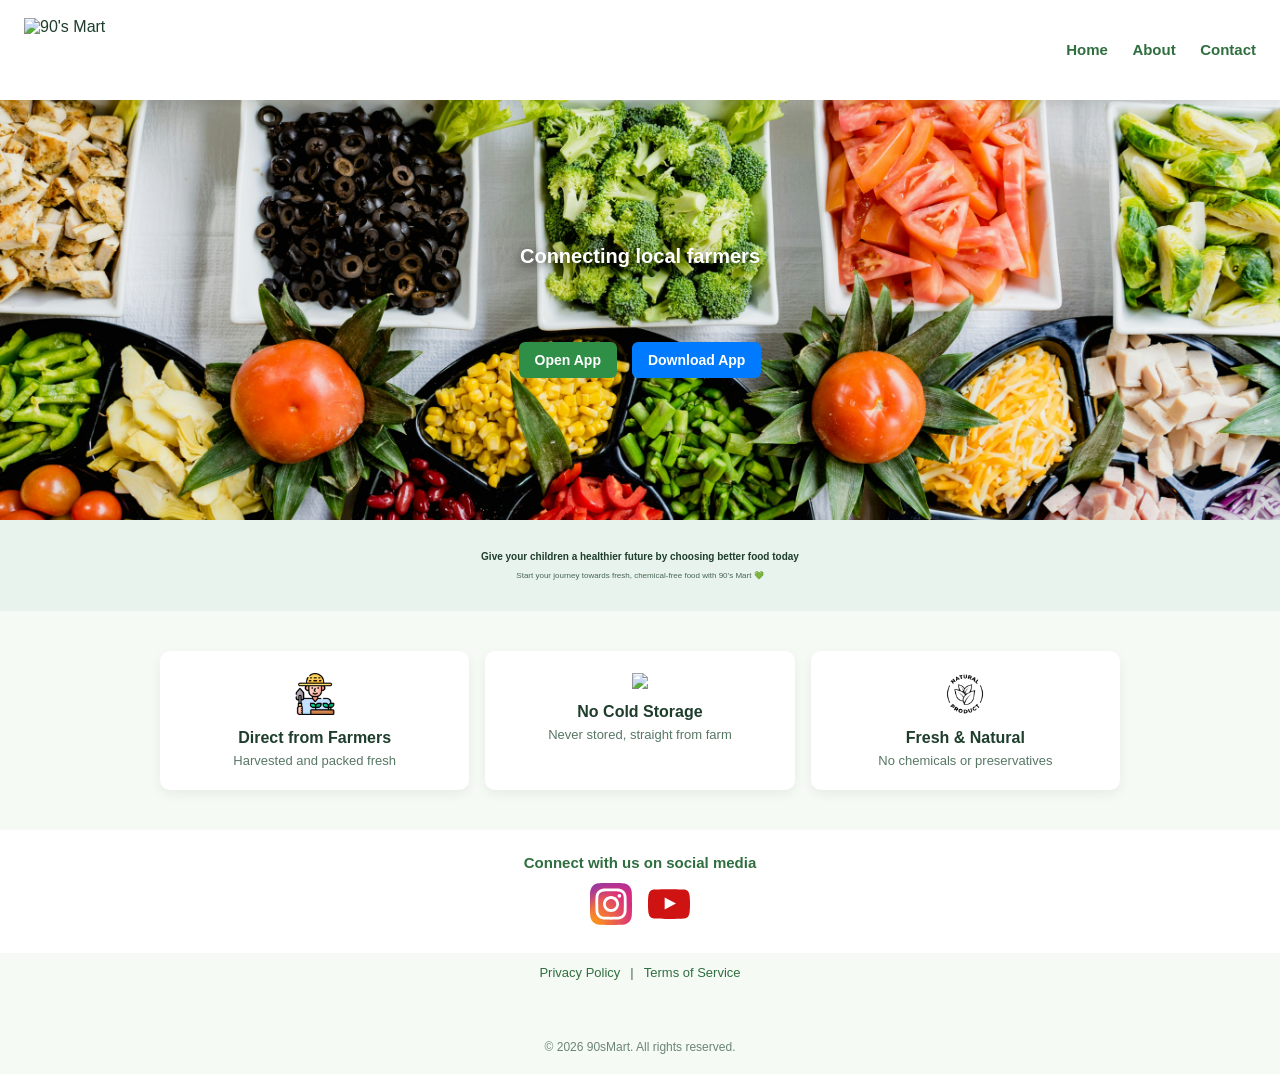
==== commit dce4ed6b: "Update index.html" ====
--- a/index.html
+++ b/index.html
@@ -418,10 +418,10 @@
 
       </h3>
       <div class="hero-buttons">
-        <a href="https://webapphosting-73182.web.app" target="_blank" rel="noopener noreferrer" class="btn btn-open">
+        <a href="https://farmmart-efa85.web.app/" target="_blank" rel="noopener noreferrer" class="btn btn-open">
           Open App
         </a>
-        <a href="#" class="btn btn-download">Download App</a>
+        <a href="https://github.com/90sMart/90smart.github.io/releases/download/90'sMart/90s-Mart.apk" class="btn btn-download">Download App</a>
       </div>
     </div>
 
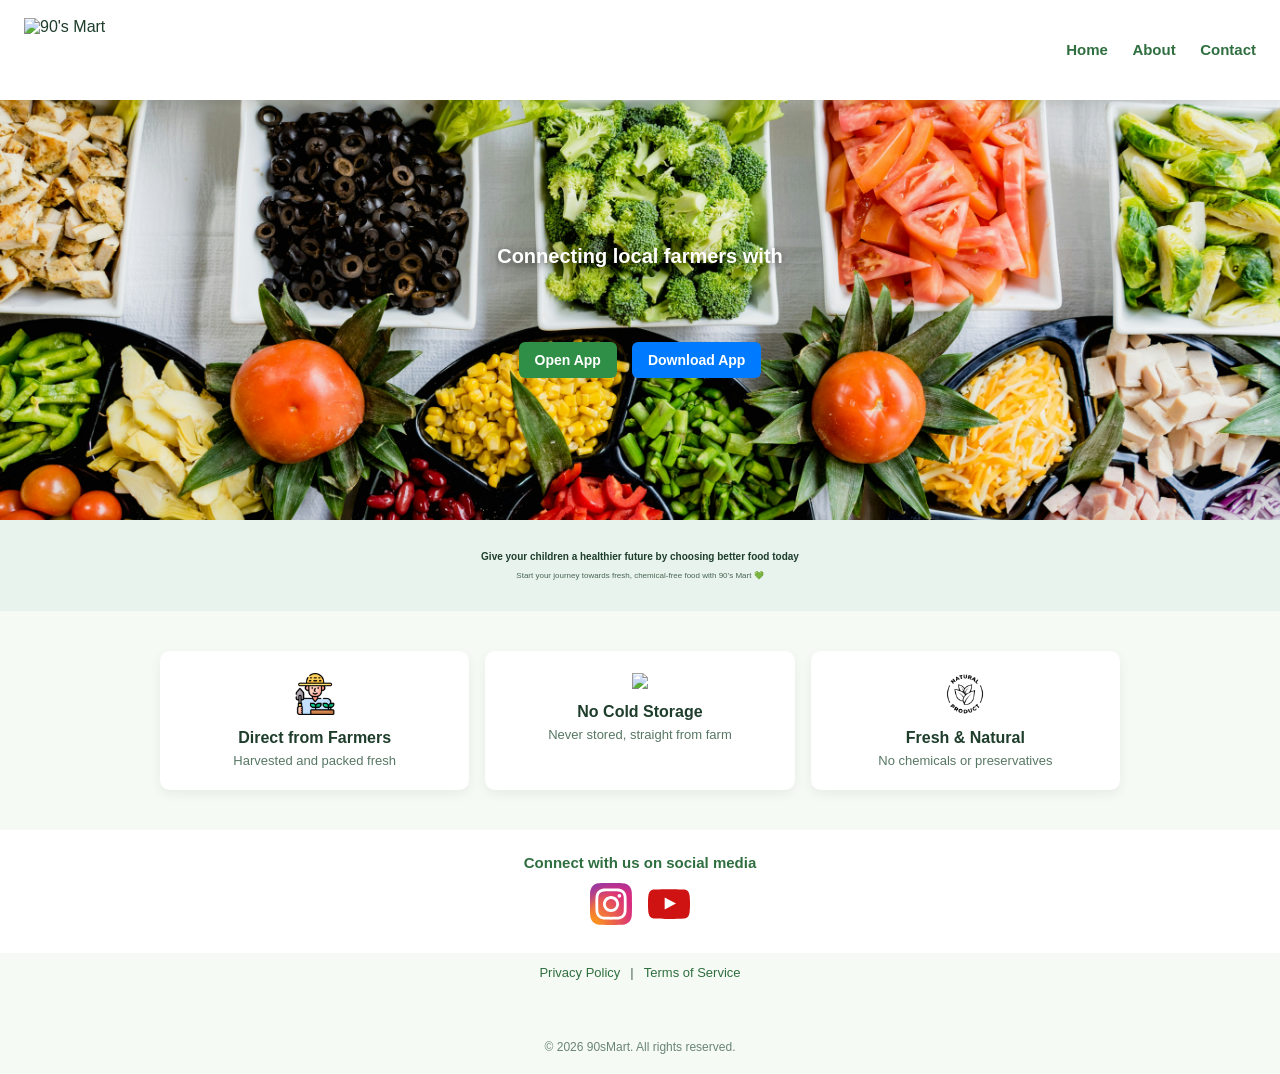
==== commit b22356dc: "Update index.html" ====
--- a/index.html
+++ b/index.html
@@ -3,9 +3,14 @@
 
 <head>
   <meta charset="UTF-8">
-  <title>90's Mart – Farm Fresh Vegetables</title>
+<title>90’s Mart (90’sMart) – Farm Fresh Vegetables</title>
   <meta name="viewport" content="width=device-width, initial-scale=1.0">
-
+  <link rel="canonical" href="https://90smart.in/">
+  <meta name="description" content="Shop at 90’s Mart, also known as 90’sMart, for farm-fresh, 
+    chemical-free vegetables directly from local farmers.">
+
+
+  
   <style>
     * {
       margin: 0;
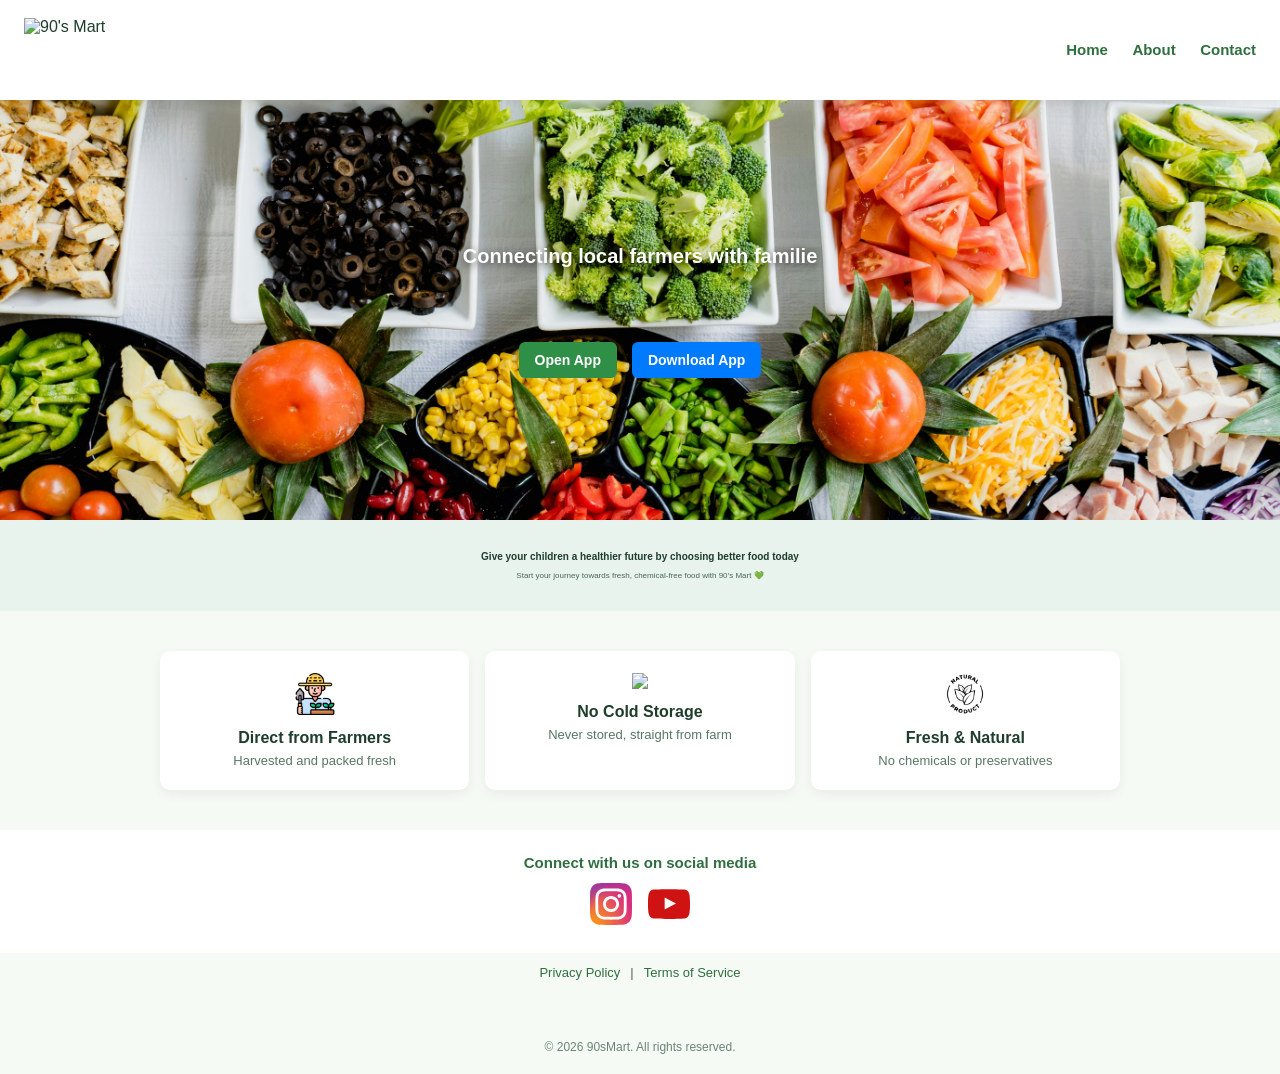
==== commit dca4a5b7: "Update index.html" ====
--- a/index.html
+++ b/index.html
@@ -3,14 +3,14 @@
 
 <head>
   <meta charset="UTF-8">
-<title>90’s Mart (90’sMart) – Farm Fresh Vegetables</title>
+  <title>90’sMart (90’s Mart) – Farm Fresh Vegetables</title>
   <meta name="viewport" content="width=device-width, initial-scale=1.0">
   <link rel="canonical" href="https://90smart.in/">
   <meta name="description" content="Shop at 90’s Mart, also known as 90’sMart, for farm-fresh, 
     chemical-free vegetables directly from local farmers.">
 
 
-  
+
   <style>
     * {
       margin: 0;
@@ -65,6 +65,19 @@
       opacity: 0;
       transition: opacity 1s ease-in-out;
     }
+
+    .visually-hidden {
+      position: absolute;
+      width: 1px;
+      height: 1px;
+      padding: 0;
+      margin: 0;
+      overflow: hidden;
+      clip: rect(0, 0, 0, 0);
+      white-space: nowrap;
+      border: 0;
+    }
+
 
     .hero-carousel img.active {
       opacity: 1;
@@ -107,7 +120,8 @@
       font-weight: 700;
       line-height: 1.4;
       margin-bottom: 10px;
-      min-height: 90px;/* ✅ reserves space for 2 lines */
+      min-height: 90px;
+      /* ✅ reserves space for 2 lines */
       animation: floatingText 4s ease-in-out infinite;
     }
 
@@ -128,7 +142,8 @@
     @media (max-width: 600px) {
 
       .hero-heading {
-        min-height: 90px;/* ✅ reserves space for 2 lines */
+        min-height: 90px;
+        /* ✅ reserves space for 2 lines */
         display: flex;
         align-items: center;
         justify-content: center;
@@ -182,7 +197,7 @@
     .hero-heading {
       text-align: center;
       font-size: 20px;
-      font-weight: 700;
+      font-weight: 900;
       line-height: 1.4;
     }
 
@@ -404,6 +419,8 @@
       <a onclick="openModal('contact')">Contact</a>
     </nav>
   </header>
+  <h1 class="visually-hidden">90’s Mart (90’sMart)</h1>
+
 
   <!-- HERO -->
   <section class="hero">
@@ -426,7 +443,8 @@
         <a href="https://farmmart-efa85.web.app/" target="_blank" rel="noopener noreferrer" class="btn btn-open">
           Open App
         </a>
-        <a href="https://github.com/90sMart/90smart.github.io/releases/download/90'sMart/90s-Mart.apk" class="btn btn-download">Download App</a>
+        <a href="https://github.com/90sMart/90smart.github.io/releases/download/90'sMart/90s-Mart.apk"
+          class="btn btn-download">Download App</a>
       </div>
     </div>
 
